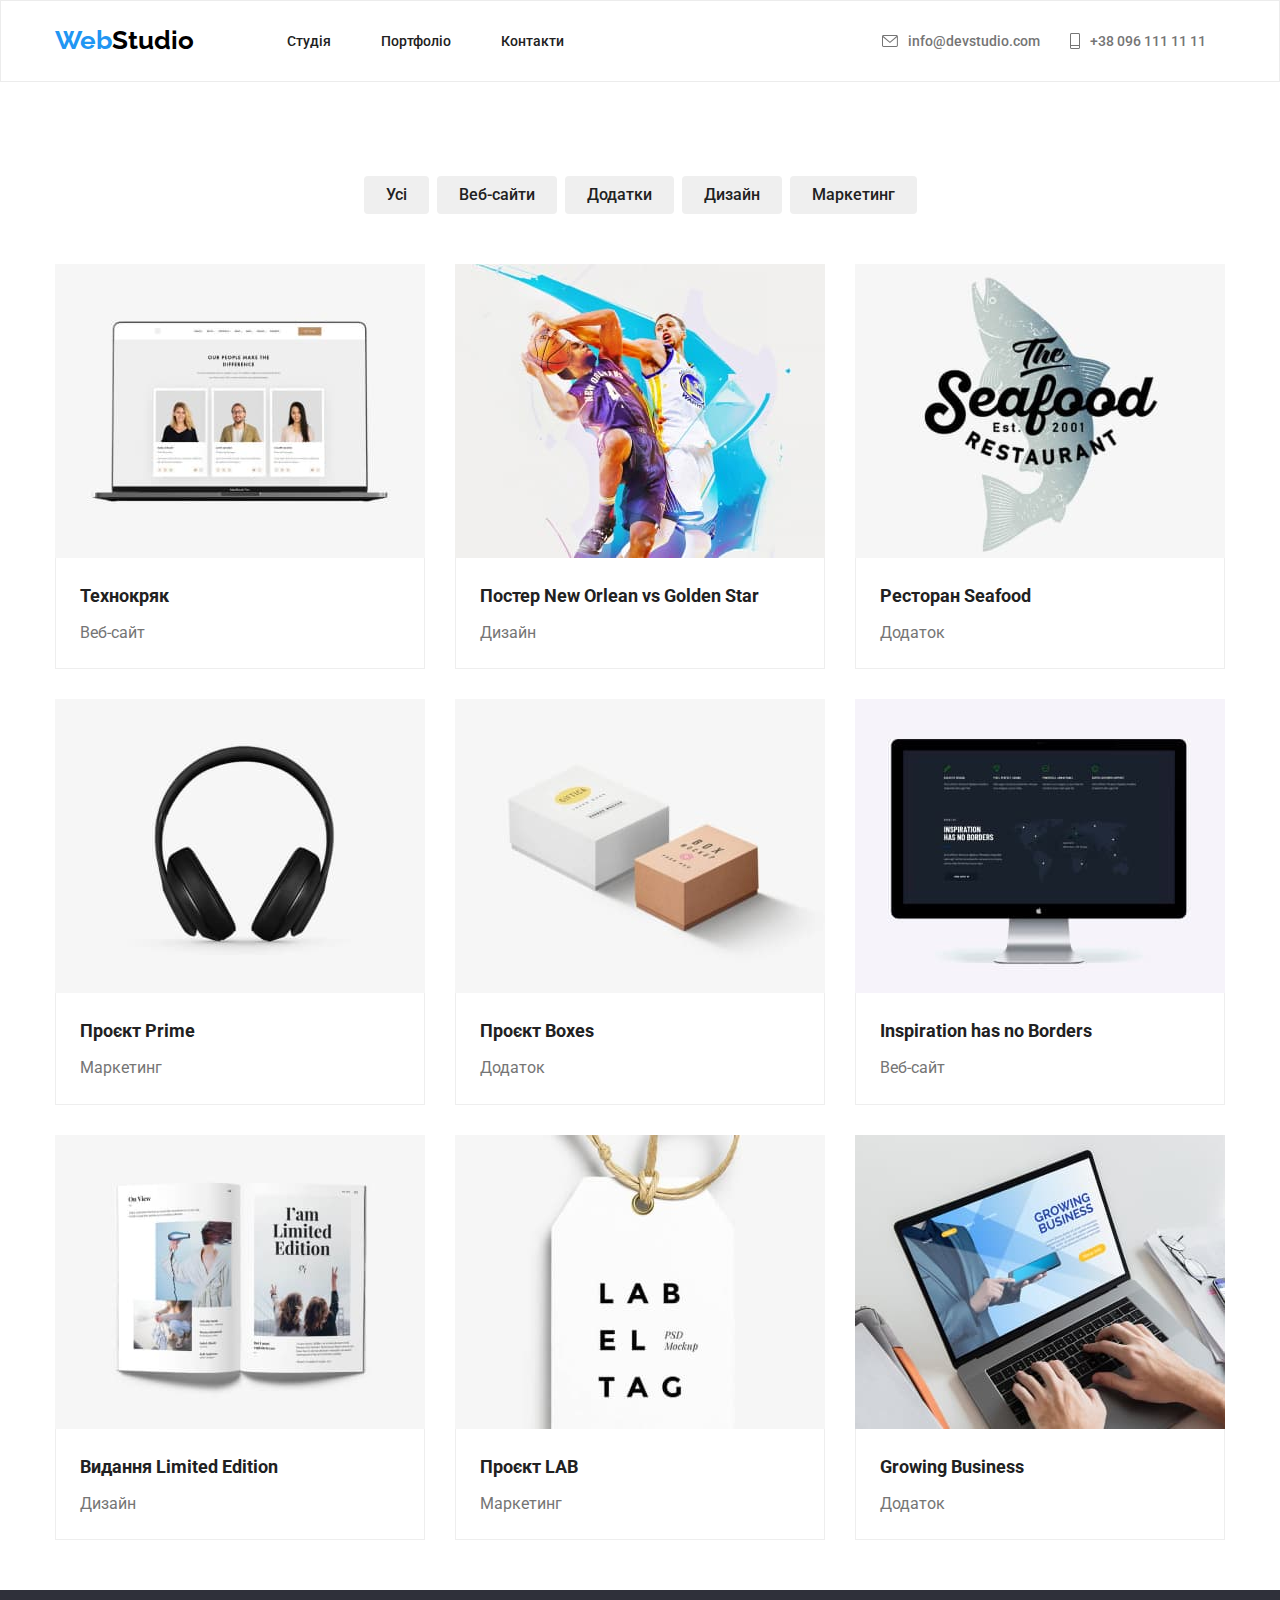
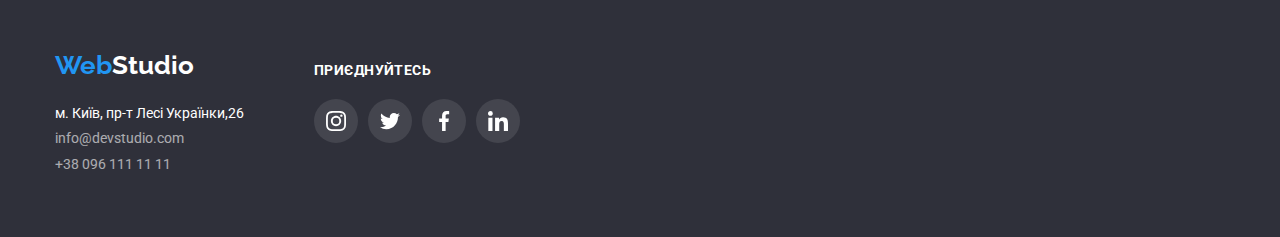
==== portfolio.html @ 9b3b756c "Start" ====
<!DOCTYPE html>
<html lang="uk">
<head>
    <meta charset="UTF-8">
    <meta http-equiv="X-UA-Compatible" content="IE=edge">
    <meta name="viewport" content="width=device-width, initial-scale=1.0">
    <title>Document</title>
    <link rel="stylesheet" href="https://cdn.jsdelivr.net/npm/modern-normalize@1.1.0/modern-normalize.min.css">
    <link href="https://fonts.googleapis.com/css2?family=Raleway:wght@700&family=Roboto:wght@400;500;700;900&display=swap"
        rel="stylesheet">
    <link rel="stylesheet" href="./styles.css/styles.css">
</head>
<body>
<header class="header">
    <div class="container page-header-container">
        <nav class="navigation">
            <a href="index.html" class="logo"><span>Web</span>Studio</a>
            <ul class="site-nav">
                <li> <a href="./index.html">Студія</a></li>
                <li> <a href="./portfolio.html">Портфоліо</a></li>
                <li> <a href="">Контакти</a></li>
            </ul>
        </nav>
        <ul class="auth-nav">
            <li class="mail-adress">
                <a href="mailto:info@devstudio.com"><svg aria-label="Імейл" class="e-mail" width="16px" height="12px">
                        <use href="./images/SVG/symbol-defs.svg#icon-mail"></use>
                    </svg>info@devstudio.com</a>
            </li>
            <li class="phone-number">
                <a href="tell:+380961111111"><svg aria-label="Телефон" class="phone" width="10px" height="16px">
                        <use href="./images/SVG/symbol-defs.svg#icon-phone"></use>
                    </svg>+38 096 111 11 11</a>
            </li>
        </ul>
    </div>
</header>
<main>
    <section class="button-list">
    <div class="container button-projects">
        <h1>Портфоліо</h1>
    <ul class="buttons-dscr">
        <li>
<button type="button">Усі</button>
        </li>
        <li>
<button type="button">Веб-сайти</button>
        </li>
        <li>
<button type="button">Додатки</button>
        </li>
        <li>
<button type="button">Дизайн</button>
        </li>
        <li>
<button type="button">Маркетинг</button>
    </ul>
<ul class="our-projects">
        <li>
            <a href="">
            <img src="./images/portfolio/img_7.jpg" alt="Ноутбук" width="370" height="294">
            <div class="project-list-border">
            <h2>Технокряк</h2>
            <p>Веб-сайт</p>
        </div>
    </a>
        </li>
        <li>
            <a href="">
            <img src="./images/portfolio/img_8.jpg" alt="Спорт" width="370" height="294">
            <div class="project-list-border">
            <h2>Постер New Orlean vs Golden Star</h2>
            <p>Дизайн</p>
        </div>
    </a>
        </li>
        <li>
            <a href="">
            <img src="./images/portfolio/img_9.jpg" alt="Ресторан" width="370" height="294">
            <div class="project-list-border">
            <h2>Ресторан Seafood</h2>
            <p>Додаток</p>
        </div>
    </a>
        </li>
        <li>
            <a href="">
            <img src="./images/portfolio/img_10.jpg" alt="Навушники" width="370" height="294">
            <div class="project-list-border">
            <h2>Проєкт Prime</h2>
            <p>Маркетинг</p>
        </div>
    </a>
        </li>
        <li>
            <a href="">
            <img src="./images/portfolio/img_11.jpg" alt="Коробки" width="370" height="294">
            <div class="project-list-border">
            <h2>Проєкт Boxes</h2>
            <p>Додаток</p>
        </div>
    </a>
        </li>
        <li>
            <a href="">
            <img src="./images/portfolio/img_12.jpg" alt="Монітор" width="370" height="294">
            <div class="project-list-border">
            <h2>Inspiration has no Borders</h2>
            <p>Веб-сайт</p>
        </div>
    </a>
        </li>
        <li>
            <a href="">
            <img src="./images/portfolio/img_13.jpg" alt="Книга" width="370" height="294">
            <div class="project-list-border">
            <h2>Видання Limited Edition</h2>
            <p>Дизайн</p>
        </div>
    </a>
        </li>
        <li>
            <a href="">
            <img src="./images/portfolio/img_14.jpg" alt="Стікер" width="370" height="294">
            <div class="project-list-border">
            <h2>Проєкт LAB</h2>
            <p>Маркетинг</p>
        </div>
    </a>
        </li>
        <li>
            <a href="">
            <img src="./images/portfolio/img_15.jpg" alt="Бізнес" width="370" height="294">
            <div class="project-list-border">
            <h2>Growing Business</h2>
            <p>Додаток</p>
        </div>
    </a>
        </li>
    </ul>
</div>
</section>
</main>
<footer class="footer">
<div class="container footer-list">
    <div class="contacts-footer">
        <a href="index.html" class="logo-footer"><span>Web</span>Studio</a>
            <address>
                <ul>
                    <li><a target="_blank" href="https://goo.gl/maps/uGCBGbxVBMCukeLk7">м. Київ, пр-т Лесі Українки,26</a></li>
                    <li><a class="mail-tell" href="mailto:info@devstudio.com">info@devstudio.com</a></li>
                    <li><a class="mail-tell" href="tell:+380961111111">+38 096 111 11 11</a></li>
                </ul>
            </address>
        </div>
        <div class="invite">
            <h2>приєднуйтесь</h2>
            <ul class="employer-logo">
                <li>
                    <a href="https://www.instagram.com/" class="social-list">
                        <svg width="20px" height="20px" aria-label="Інстаграм">
                            <use href="./images/SVG/symbol-defs.svg#icon-instagram"></use>
                        </svg>
                    </a>
                </li>
                <li>
                    <a href="https://twitter.com/" class="social-list">
                        <svg width="20px" height="20px" aria-label="Твітер">
                            <use href="./images/SVG/symbol-defs.svg#icon-twitter"></use>
                        </svg>
                    </a>
                </li>
                <li>
                    <a href="https://www.facebook.com/" class="social-list">
                        <svg width="20px" height="20px" aria-label="Фейсбук">
                            <use href="./images/SVG/symbol-defs.svg#icon-facebook"></use>
                        </svg>
                    </a>
                </li>
                <li>
                    <a href="https://www.linkedin.com/" class="social-list">
                        <svg width="20px" height="20px" aria-label="Лінкедін">
                            <use href="./images/SVG/symbol-defs.svg#icon-linkedin"></use>
                        </svg>
                    </a>
                </li>
            </ul>
        </div>
    </div>
</footer>
</body>
---- styles.css/styles.css ----
body {font-family: Roboto, sans-serif; color: var(--logo-span);}

h1,h2,h3,h4,p {margin-top:0; margin-bottom:0;}

img {display: block;
    max-width: 100%;
    height: auto;}

button,a {cursor: pointer;}

li {list-style-type: none;}

a {text-decoration: none;}

ul,ol {margin-top: 0; margin-bottom: 0; padding-left: 0}

:root {
    --logo-span: #000000;
    --buttons-links: #2196F3;
    --title-color: #212121;
    --txt-about: #757575;
    --adress-color: #FFFFFF;
    --buttons-bg: #F5F4FA;
    --background-color: #2F303A;
    --link-active: red;
    --border-color: #EEEEEE;
    --border-header-color: #ECECEC;
    --bg-main: #C4C4C4;
    --clients-border: #AFB1B8;}

.header {
    border: 1px solid var(--border-header-color)}

.container {
    width: 1200px; 
    margin-left: auto; 
    margin-right: auto;
    padding-left: 15px;
    padding-right: 15px;}

.page-header-container {
    display: flex;
    align-items: center}

.navigation {
    display: flex;
    align-items: center;}

.logo {
    font-family: Raleway, sans-serif;
    color:var(--logo-span);
    font-weight: 700;
    font-size: 26px;
    line-height: 1.2;

    margin-right: 93px;
    padding-top: 24px;
    padding-bottom: 25px;}

.logo span {color:var(--buttons-links) }

.site-nav {
    align-items: center;
    display: flex;}

.site-nav a{
    font-weight: 500;
    font-size: 14px;
    line-height: 1.2;
    color:var(--title-color);
    align-items: center;}

.site-nav a:hover, 
.site-nav a:focus {color: var(--buttons-links)}
.site-nav a:active {color: var(--link-active)} 

.site-nav li:not(:last-child) {margin-right: 50px;}

.auth-nav {
    display: flex;
    align-items: center;
    margin-left: 318px;
    justify-content: flex-end;}

.auth-nav a:hover,
.auth-nav a:focus {
    color: var(--buttons-links);}

.auth-nav svg:hover,
.auth-nav svg:focus {
    fill: var(--buttons-links);
    color: var(--buttons-links);
}

.auth-nav li:hover {fill: var(--buttons-links);}

.auth-nav a{
    display: flex;
    font-weight: 500;
    font-size: 14px;
    line-height: 1.2;
    color: var(--txt-about);
    align-items: center;}

.e-mail, .phone{margin-right: 10px;
    fill:currentColor;}

.phone-number {margin-left: 30px;}

.main-title {
    background-color: var(--bg-main);
    background-repeat: no-repeat;
    background-image:linear-gradient(rgba(47, 48, 58, 0.4),rgba(47, 48, 58, 0.4)),url(../images/about/bgtitle.jpg);
    background-size: cover;
    padding-bottom: 200px;
    padding-top: 200px;
    max-width: 1600px;
}

.title-main {
    display: flex;
    flex-direction: column;
    align-items: center;
    text-align: center;}

.main-title h1 {
    width: 696px;
    margin-bottom: 30px;
    text-transform: uppercase;}

.main-title button {
    font-weight: 700;
    font-size: 16px;
    line-height: 1.9;
    color: var(--adress-color);
    border-radius: 4px;
    padding-top: 10px;
    padding-bottom: 10px;
    padding-left: 32px;
    padding-right: 32px;
    border-color: var(--buttons-links);}

.main-title h1 {
    font-weight: 900;
    font-size: 44px;
    letter-spacing: 0.06em;
    line-height: 1.4;
    color: var(--adress-color);}

.order-button {
    background-color: var(--buttons-links);
    box-shadow: 0px 4px 4px rgba(0, 0, 0, 0.15);}

.about-list {
    display: flex;}

.about-us {padding-top: 94px;}

.about-list div{
    width: 270px;
    height: 120px;
    display: flex;
    justify-content: center;
    align-items: center;
    margin-bottom: 30px;
    background-color:var(--buttons-bg);}

.about-us-icons {justify-content: center;}

.about-list li h2 {margin-bottom: 10px;}

.about-list li:not(:last-child) {margin-right: 30px;}

.about-us h2 {
    font-weight: 700;
    font-size: 14px;
    line-height: 1.5;
    color: var(--title-color);
    letter-spacing: 0.03em;}

.about-us p { 
    font-size: 14px;
    line-height: 1.8;
    color: var(--txt-about);
    letter-spacing: 0.02em;}

.examples {
    padding-top: 94px;
    padding-bottom: 94px;
}

.examples-title {
    display: flex;
    flex-direction: column;
    text-align: center;}

.examples-title ul{
    display: flex;}

.examples-title ul li:not(:last-child) {margin-right: 30px;}

.examples h2 {
    font-weight: 700;
    font-size: 36px;
    line-height: 1.2;
    color:var(--title-color);
    margin-bottom: 50px;}

.our-team {background-color: var(--buttons-bg);
    padding-top: 94px;
    padding-bottom: 94px;}

.employer-logo {
    display: flex;
    gap:10px;
    padding-bottom: 30px;
    justify-content: center;}

.employer-logo a {fill: var(--clients-border)}

.social-list {
    display: flex;
    width: 44px;
    height: 44px;
    border-radius: 50%;
    align-items: center;
    justify-content: center;
}

.employer-logo .social-list:hover,
.employer-logo .social-list:focus {
    fill: var(--adress-color);
    background-color: var(--buttons-links);}

.our-team-div {
    display: flex;
    flex-direction: column;}

.our-team h2 {
    font-weight: 700;
    font-size: 36px;
    line-height: 1.2;
    color: var(--title-color);
    margin-bottom: 50px;
    text-align: center;}

.our-team-div ul {
    display: flex;}

.our-team h3 {
    font-weight: 500;
    font-size: 16px;
    line-height: 1.2;
    color: var(--title-color);
    padding-top: 30px;
    margin-bottom: 10px;
    text-align: center;}

.our-team p {
    font-size: 16px;
    line-height: 1.2;
    color: var(--txt-about);
    margin-bottom: 16px;
    text-align: center;}

.our-team-div .our-team-list:not(:last-child) {
    margin-right: 30px;}

.our-team-div .our-team-list {
    background-color: var(--adress-color);
    box-shadow: 0px 1px 3px rgba(0, 0, 0, 0.12), 0px 1px 1px rgba(0, 0, 0, 0.14), 0px 2px 1px rgba(0, 0, 0, 0.2);
    border-radius: 0px 0px 4px 4px;}

.our-clients {
    padding-top: 94px;
    padding-bottom: 94px;
}

.our-clients-div h2 {
    margin-bottom: 50px;
    font-weight: 700;
    font-size: 36px;
    line-height: 1.2;
    letter-spacing: 0.03em;
    text-align: center;}

.our-clients-list{
    display: flex;
    gap:30px;}

.clients-example a{
    width: 170px;
    height: 92px;
    display: flex;
    justify-content: center;
    align-items: center;
    border: 1px solid var(--clients-border);
    border-radius: 4px;
    fill: rgba(175, 177, 184, 1);
}

.clients-example a:hover,
.clients-example a:focus {fill: var(--buttons-links); border-color: var(--buttons-links);}

.footer {
    padding-top: 60px;
    padding-bottom: 60px;}

.footer-list {display: flex;}

.footer-list .contacts-footer{
    display: flex;
    flex-direction: column;}

.logo-footer {
    font-family: Raleway, sans-serif;
    color: var(--adress-color);
    font-weight: 700;
    font-size: 26px;
    line-height: 1.2;
    margin-bottom: 20px;}
    
.logo-footer span {color:var(--buttons-links) ;}

.footer-list ul a {
    font-style: normal;
    font-size: 14px;
    line-height: 1.8;
    color: var(--adress-color);}

.invite {display: flex;
    flex-direction: column;
    margin-left: 70px;}

.invite h2 {
    font-weight: 700;
    font-size: 14px;
    line-height: 1.2;
    letter-spacing: 0.03em;
    text-transform: uppercase;
    color: var(--adress-color);
    padding-top: 12px;
    margin-bottom: 20px;}

.invite .employer-logo {padding-bottom: 0;}

.invite a{background: rgba(255, 255, 255, 0.1);
fill: var(--adress-color);}

.footer-list ul a:hover,
.footer-list ul a:focus {color: var(--buttons-links);}

.mail-tell {
    font-size: 14px;
    line-height: 1.8;
    color: var(--adress-color);
    opacity: 60%;
}

.footer {background-color: var(--background-color);}

.button-list button:hover,
.button-list button:focus {
    box-shadow: 0px 3px 1px rgba(0, 0, 0, 0.1), 0px 1px 2px rgba(0, 0, 0, 0.08), 0px 2px 2px rgba(0, 0, 0, 0.12);
    background-color: var(--buttons-links);
    color: var(--adress-color) 
}

.button-list {
    padding-top: 94px;
    padding-bottom: 50px;
}

.button-list button {
    font-family: 'Roboto';
    font-weight: 500;
    font-size: 16px;
    line-height: 1.6;
    color: var(--title-color);
    border-radius: 4px;
}

.button-projects {
    display: flex;
    flex-direction: column;}

.button-projects h1{
    display: none;}

.button-projects button {
    border: none;}

.buttons-dscr {
    display: flex;
    justify-content: center;
    margin-bottom: 50px;}

.buttons-dscr li:not(:last-child) {
    margin-right: 8px;}

.buttons-dscr button {
    padding-top: 6px;
    padding-bottom: 6px;
    padding-right: 22px;
    padding-left: 22px;}

.project-list-border {
    border-bottom: 1px solid var(--border-color);
    border-left: 1px solid var(--border-color);
    border-right: 1px solid var(--border-color);
    padding-left: 24px;
    padding-right: 24px;
    padding-bottom: 20px;
    padding-top: 20px;}

.our-projects {
    display: flex;
    flex-wrap: wrap;} 
    
.our-projects a {display: block;}

.our-projects a:hover,
.our-projects a:focus {
    box-shadow: 0px 1px 1px rgba(0, 0, 0, 0.12), 0px 4px 4px rgba(0, 0, 0, 0.06), 1px 4px 6px rgba(0, 0, 0, 0.16);}

.our-projects li:not(:nth-child(3n)) {
    margin-right: 30px;}

.our-projects li:not(:nth-child(n+7)) {
    margin-bottom: 30px;}

.our-projects h2 {
    font-weight: 700;
    font-size: 18px;
    line-height: 2;
    margin-bottom: 4px;
    color: var(--title-color);}

.our-projects p {
    font-size: 16px;
    line-height: 1.9;
    color: var(--txt-about);
}
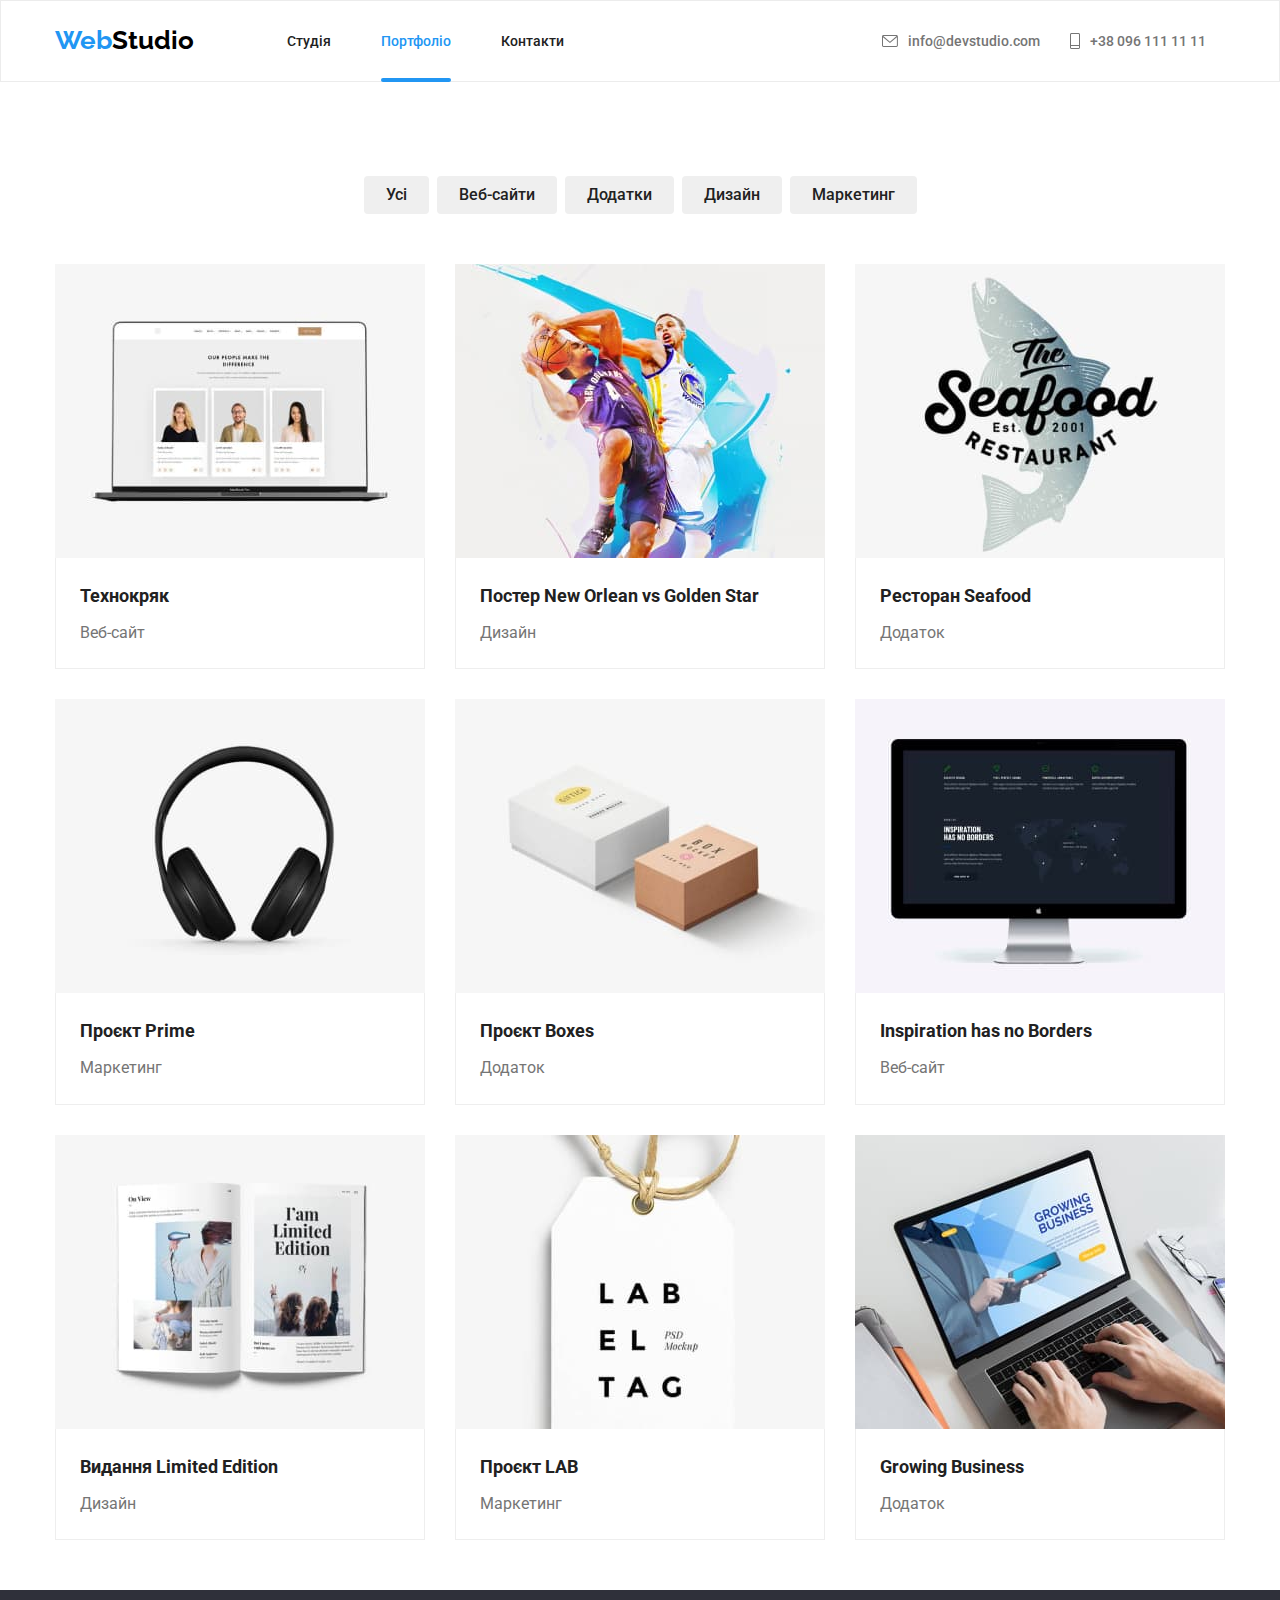
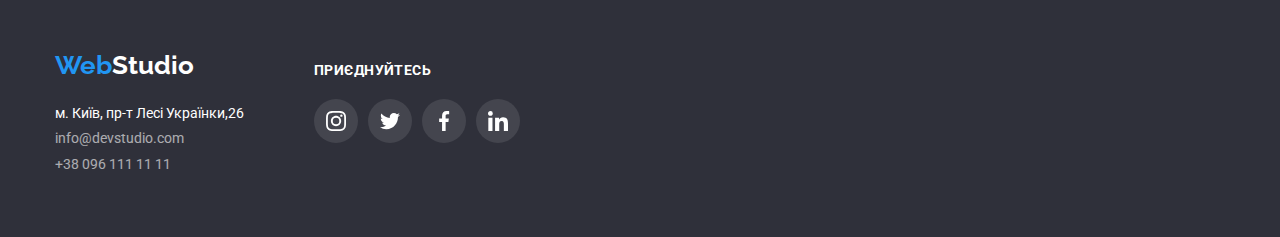
==== commit 874ada8b: "Test v2.0" ====
--- a/portfolio.html
+++ b/portfolio.html
@@ -17,7 +17,7 @@
             <a href="index.html" class="logo"><span>Web</span>Studio</a>
             <ul class="site-nav">
                 <li> <a href="./index.html">Студія</a></li>
-                <li> <a href="./portfolio.html">Портфоліо</a></li>
+                <li> <a href="./portfolio.html" class="site-nav-portfolio current">Портфоліо</a></li>
                 <li> <a href="">Контакти</a></li>
             </ul>
         </nav>
@@ -58,7 +58,10 @@
 <ul class="our-projects">
         <li>
             <a href="">
+            <div class="our-project-div">
             <img src="./images/portfolio/img_7.jpg" alt="Ноутбук" width="370" height="294">
+            <p class="our-projects-about">Ресурс пропонує комплексні пропозиції з різним рівнем функціоналу та сервісів. Все це дозволить відвідувачу отримати вичерпні відомості про компанію чи приватну особу.</p>
+            </div>
             <div class="project-list-border">
             <h2>Технокряк</h2>
             <p>Веб-сайт</p>
@@ -67,7 +70,10 @@
         </li>
         <li>
             <a href="">
+            <div class="our-project-div">
             <img src="./images/portfolio/img_8.jpg" alt="Спорт" width="370" height="294">
+            <p class="our-projects-about">Ресурс пропонує комплексні пропозиції з різним рівнем функціоналу та сервісів. Все це дозволить відвідувачу отримати вичерпні відомості про компанію чи приватну особу.</p>
+            </div>
             <div class="project-list-border">
             <h2>Постер New Orlean vs Golden Star</h2>
             <p>Дизайн</p>
@@ -76,7 +82,10 @@
         </li>
         <li>
             <a href="">
+            <div class="our-project-div">
             <img src="./images/portfolio/img_9.jpg" alt="Ресторан" width="370" height="294">
+            <p class="our-projects-about">Ресурс пропонує комплексні пропозиції з різним рівнем функціоналу та сервісів. Все це дозволить відвідувачу отримати вичерпні відомості про компанію чи приватну особу.</p>
+            </div>
             <div class="project-list-border">
             <h2>Ресторан Seafood</h2>
             <p>Додаток</p>
@@ -85,7 +94,10 @@
         </li>
         <li>
             <a href="">
+            <div class="our-project-div">
             <img src="./images/portfolio/img_10.jpg" alt="Навушники" width="370" height="294">
+            <p class="our-projects-about">Ресурс пропонує комплексні пропозиції з різним рівнем функціоналу та сервісів. Все це дозволить відвідувачу отримати вичерпні відомості про компанію чи приватну особу.</p>
+            </div>
             <div class="project-list-border">
             <h2>Проєкт Prime</h2>
             <p>Маркетинг</p>
@@ -94,7 +106,10 @@
         </li>
         <li>
             <a href="">
+            <div class="our-project-div">
             <img src="./images/portfolio/img_11.jpg" alt="Коробки" width="370" height="294">
+            <p class="our-projects-about">Ресурс пропонує комплексні пропозиції з різним рівнем функціоналу та сервісів. Все це дозволить відвідувачу отримати вичерпні відомості про компанію чи приватну особу.</p>
+            </div>
             <div class="project-list-border">
             <h2>Проєкт Boxes</h2>
             <p>Додаток</p>
@@ -103,7 +118,10 @@
         </li>
         <li>
             <a href="">
+            <div class="our-project-div">
             <img src="./images/portfolio/img_12.jpg" alt="Монітор" width="370" height="294">
+            <p class="our-projects-about">Ресурс пропонує комплексні пропозиції з різним рівнем функціоналу та сервісів. Все це дозволить відвідувачу отримати вичерпні відомості про компанію чи приватну особу.</p>
+            </div>
             <div class="project-list-border">
             <h2>Inspiration has no Borders</h2>
             <p>Веб-сайт</p>
@@ -112,7 +130,10 @@
         </li>
         <li>
             <a href="">
+            <div class="our-project-div">
             <img src="./images/portfolio/img_13.jpg" alt="Книга" width="370" height="294">
+            <p class="our-projects-about">Ресурс пропонує комплексні пропозиції з різним рівнем функціоналу та сервісів. Все це дозволить відвідувачу отримати вичерпні відомості про компанію чи приватну особу.</p>
+            </div>
             <div class="project-list-border">
             <h2>Видання Limited Edition</h2>
             <p>Дизайн</p>
@@ -121,7 +142,10 @@
         </li>
         <li>
             <a href="">
+            <div class="our-project-div">
             <img src="./images/portfolio/img_14.jpg" alt="Стікер" width="370" height="294">
+            <p class="our-projects-about">Ресурс пропонує комплексні пропозиції з різним рівнем функціоналу та сервісів. Все це дозволить відвідувачу отримати вичерпні відомості про компанію чи приватну особу.</p>
+            </div>
             <div class="project-list-border">
             <h2>Проєкт LAB</h2>
             <p>Маркетинг</p>
@@ -130,7 +154,10 @@
         </li>
         <li>
             <a href="">
+            <div class="our-project-div">
             <img src="./images/portfolio/img_15.jpg" alt="Бізнес" width="370" height="294">
+            <p class="our-projects-about">Ресурс пропонує комплексні пропозиції з різним рівнем функціоналу та сервісів. Все це дозволить відвідувачу отримати вичерпні відомості про компанію чи приватну особу.</p>
+            </div>
             <div class="project-list-border">
             <h2>Growing Business</h2>
             <p>Додаток</p>
--- a/styles.css/styles.css
+++ b/styles.css/styles.css
@@ -68,13 +68,45 @@
     font-size: 14px;
     line-height: 1.2;
     color:var(--title-color);
-    align-items: center;}
+    align-items: center;
+    transition: color 250ms cubic-bezier(0.4, 0, 0.2, 1);}
 
 .site-nav a:hover, 
 .site-nav a:focus {color: var(--buttons-links)}
-.site-nav a:active {color: var(--link-active)} 
 
 .site-nav li:not(:last-child) {margin-right: 50px;}
+
+.site-nav-main{position: relative;}
+
+.current::after{
+    content:'';
+    display: block;
+    width: 100%;
+    height: 4px;
+    background-color: var(--buttons-links);
+    border-radius: 2px;
+    position: absolute;
+    margin-top: 28px;
+}
+
+.site-nav .current{
+    color: var(--buttons-links)
+}
+
+.site-nav-portfolio{
+    position: relative;
+}
+
+.current::after{
+    content:'';
+    display: block;
+    width: 100%;
+    height: 4px;
+    background-color: var(--buttons-links);
+    border-radius: 2px;
+    position: absolute;
+    margin-top: 28px;
+}
 
 .auth-nav {
     display: flex;
@@ -84,15 +116,8 @@
 
 .auth-nav a:hover,
 .auth-nav a:focus {
-    color: var(--buttons-links);}
-
-.auth-nav svg:hover,
-.auth-nav svg:focus {
-    fill: var(--buttons-links);
     color: var(--buttons-links);
-}
-
-.auth-nav li:hover {fill: var(--buttons-links);}
+    fill: var(--buttons-links);}
 
 .auth-nav a{
     display: flex;
@@ -100,9 +125,11 @@
     font-size: 14px;
     line-height: 1.2;
     color: var(--txt-about);
-    align-items: center;}
-
-.e-mail, .phone{margin-right: 10px;
+    align-items: center;
+    transition: color 250ms cubic-bezier(0.4, 0, 0.2, 1), fill 250ms cubic-bezier(0.4, 0, 0.2, 1);}
+
+.e-mail, .phone{
+    margin-right: 10px;
     fill:currentColor;}
 
 .phone-number {margin-left: 30px;}
@@ -192,7 +219,8 @@
 .examples-title {
     display: flex;
     flex-direction: column;
-    text-align: center;}
+    text-align: center;
+    }
 
 .examples-title ul{
     display: flex;}
@@ -205,6 +233,22 @@
     line-height: 1.2;
     color:var(--title-color);
     margin-bottom: 50px;}
+
+.examples-title li{position: relative;}
+
+.examples-description{position: absolute;
+    bottom: 0;
+    width: 100%;
+    background-color: rgba(47, 48, 58, 0.8);
+    padding-top: 27px;
+    padding-bottom: 27px;
+    font-weight: 700;
+    font-size: 14px;
+    line-height: 1.1;
+    text-align: center;
+    letter-spacing: 0.03em;
+    text-transform: uppercase;
+    color: #FFFFFF;}
 
 .our-team {background-color: var(--buttons-bg);
     padding-top: 94px;
@@ -225,6 +269,7 @@
     border-radius: 50%;
     align-items: center;
     justify-content: center;
+    transition: fill 250ms cubic-bezier(0.4, 0, 0.2, 1), background-color 250ms cubic-bezier(0.4, 0, 0.2, 1);
 }
 
 .employer-logo .social-list:hover,
@@ -297,6 +342,7 @@
     border: 1px solid var(--clients-border);
     border-radius: 4px;
     fill: rgba(175, 177, 184, 1);
+    transition: fill 250ms cubic-bezier(0.4, 0, 0.2, 1);
 }
 
 .clients-example a:hover,
@@ -326,7 +372,8 @@
     font-style: normal;
     font-size: 14px;
     line-height: 1.8;
-    color: var(--adress-color);}
+    color: var(--adress-color);
+    transition: color 250ms cubic-bezier(0.4, 0, 0.2, 1);}
 
 .invite {display: flex;
     flex-direction: column;
@@ -346,6 +393,8 @@
 
 .invite a{background: rgba(255, 255, 255, 0.1);
 fill: var(--adress-color);}
+
+.employer-logo .social-list {transition: fill 250ms cubic-bezier(0.4, 0, 0.2, 1), background-color 250ms cubic-bezier(0.4, 0, 0.2, 1);}
 
 .footer-list ul a:hover,
 .footer-list ul a:focus {color: var(--buttons-links);}
@@ -378,6 +427,7 @@
     line-height: 1.6;
     color: var(--title-color);
     border-radius: 4px;
+    transition: box-shadow 250ms cubic-bezier(0.4, 0, 0.2, 1), color 250ms cubic-bezier(0.4, 0, 0.2, 1), background-color 250ms cubic-bezier(0.4, 0, 0.2, 1);
 }
 
 .button-projects {
@@ -417,7 +467,10 @@
     display: flex;
     flex-wrap: wrap;} 
     
-.our-projects a {display: block;}
+.our-projects a {
+    display: block;
+    transition: box-shadow 250ms cubic-bezier(0.4, 0, 0.2, 1);
+}
 
 .our-projects a:hover,
 .our-projects a:focus {
@@ -436,8 +489,81 @@
     margin-bottom: 4px;
     color: var(--title-color);}
 
-.our-projects p {
+.our-projects .project-list-border p {
     font-size: 16px;
     line-height: 1.9;
     color: var(--txt-about);
+}
+
+.our-project-div{
+    position: relative;
+    overflow: hidden;
+}
+
+.our-projects-about{
+    position: absolute;
+    top: 0;
+    left: 0;
+    width: 100%;
+    height: 100%;
+    transform: translateY(100%);
+    transition: transform 250ms cubic-bezier(0.4, 0, 0.2, 1);
+
+
+    font-size: 18px;
+    line-height: 1.6;
+    letter-spacing: 0.03em;
+    color: white;
+    background-color: rgba(33, 150, 243, 0.9);
+    padding-top: 63px;
+    padding-bottom: 63px;
+    padding-left: 24px;
+    padding-right: 24px;}
+
+.our-projects li:hover .our-projects-about{transform: translateY(0%);}
+
+.backdrop {
+    position: fixed;
+    top: 0;
+    left: 0;
+    width: 100%;
+    height: 100%;
+    background-color: rgba(0, 0, 0, 0.2);
+    z-index: 100;
+    transition: visibility 250ms cubic-bezier(0.4, 0, 0.2, 1), opacity 250ms cubic-bezier(0.4, 0, 0.2, 1);
+}
+
+.modal {
+    position: absolute;
+    top: 50%;
+    left: 50%;
+    transform: translate(-50%,-50%);
+    width: 528px;
+    height: 581px;
+    background-color: var(--adress-color);
+    box-shadow: 0px 1px 3px rgba(0, 0, 0, 0.12), 0px 1px 1px rgba(0, 0, 0, 0.14), 0px 2px 1px rgba(0, 0, 0, 0.2);
+    border-radius: 4px;
+}
+
+.modal-close{
+    position: absolute;
+    top: 8px;
+    right: 8px;
+    display: flex;
+    align-items: center;
+    justify-content: center;
+    width: 30px;
+    height: 30px;
+    background-color: var(--adress-color);
+    border: 1px solid rgba(0, 0, 0, 0.1);
+    border-radius: 50%;
+}
+
+.backdrop.is-hidden{
+    visibility:hidden;
+    opacity:0;
+    pointer-events:none;
+}
+
+.modal-x{
 }